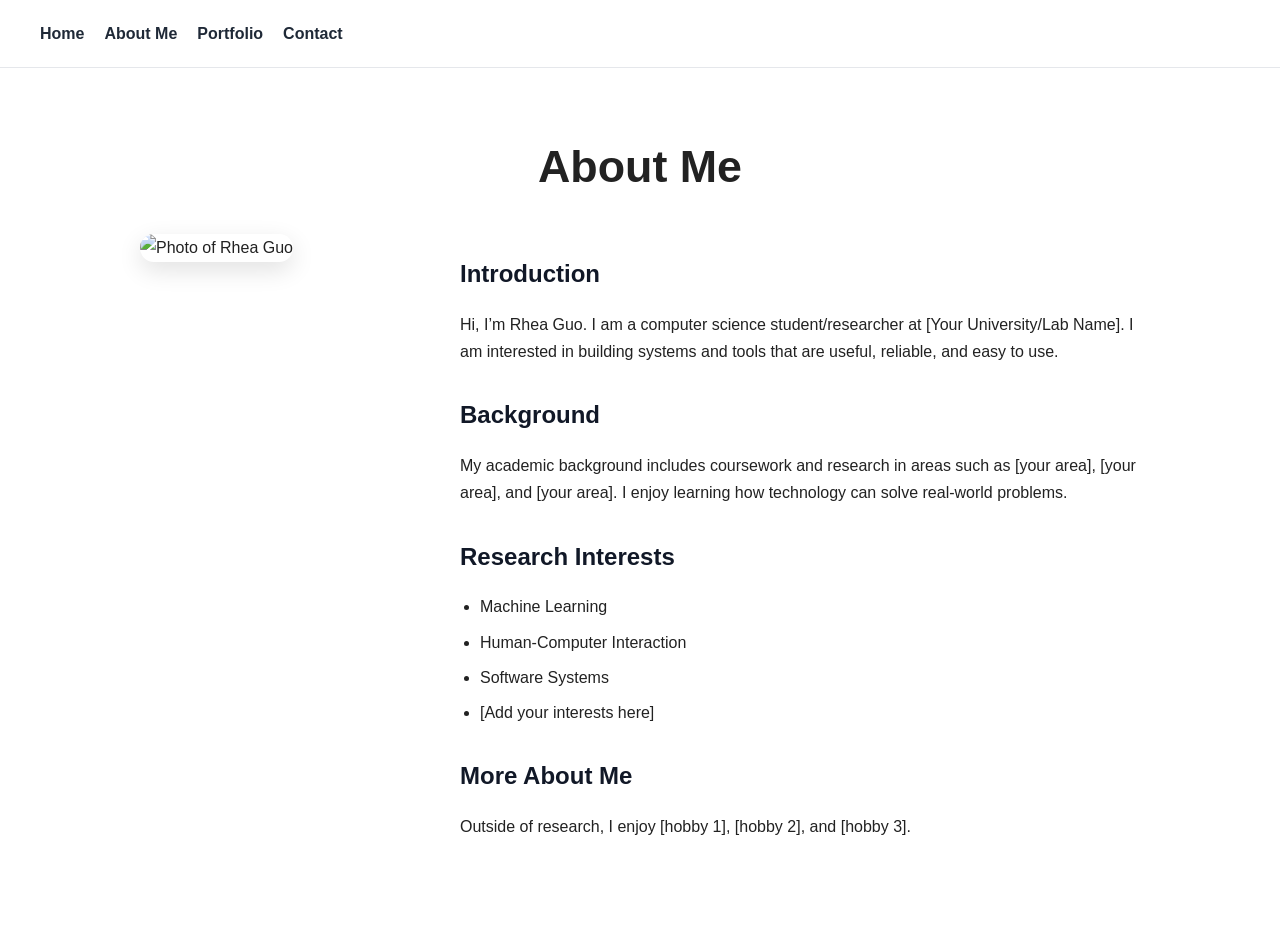
==== about.html @ 0ff03750 "Add about, contact, and portfolio pages Add a full About page and placeholders for Contact and Portf" ====
<!DOCTYPE html>
<html lang="en">
<head>
  <meta charset="UTF-8">
  <meta name="viewport" content="width=device-width, initial-scale=1.0">
  <title>About Me | Rhea Guo</title>
  <style>
    body {
      margin: 0;
      font-family: Arial, sans-serif;
      background: #ffffff;
      color: #222;
      line-height: 1.7;
    }

    header {
      background: rgba(255, 255, 255, 0.95);
      border-bottom: 1px solid #e5e7eb;
      padding: 20px 40px;
    }

    nav {
      display: flex;
      gap: 20px;
      flex-wrap: wrap;
    }

    nav a {
      text-decoration: none;
      color: #1f2937;
      font-weight: 600;
    }

    nav a:hover {
      color: #5b41d0;
    }

    .container {
      max-width: 1000px;
      margin: 60px auto;
      padding: 0 40px;
    }

    .title {
      font-size: 2.8rem;
      font-weight: 800;
      margin-bottom: 30px;
      text-align: center;
    }

    .about-layout {
      display: flex;
      gap: 40px;
      align-items: flex-start;
      flex-wrap: wrap;
    }

    .photo {
      flex: 0 0 280px;
    }

    .photo img {
      width: 100%;
      border-radius: 20px;
      box-shadow: 0 8px 24px rgba(0, 0, 0, 0.12);
    }

    .text {
      flex: 1;
      min-width: 280px;
    }

    .section {
      margin-bottom: 30px;
    }

    .section h2 {
      font-size: 1.5rem;
      margin-bottom: 12px;
      color: #111827;
    }

    ul {
      padding-left: 20px;
    }

    li {
      margin-bottom: 8px;
    }
  </style>
</head>
<body>
  <header>
    <nav>
      <a href="index.html">Home</a>
      <a href="about.html">About Me</a>
      <a href="portfolio.html">Portfolio</a>
      <a href="contact.html">Contact</a>
    </nav>
  </header>

  <main class="container">
    <h1 class="title">About Me</h1>

    <div class="about-layout">
      <div class="photo">
        <img src="your-photo.jpg" alt="Photo of Rhea Guo">
      </div>

      <div class="text">
        <div class="section">
          <h2>Introduction</h2>
          <p>
            Hi, I’m Rhea Guo. I am a computer science student/researcher at
            [Your University/Lab Name]. I am interested in building systems and tools
            that are useful, reliable, and easy to use.
          </p>
        </div>

        <div class="section">
          <h2>Background</h2>
          <p>
            My academic background includes coursework and research in areas such as
            [your area], [your area], and [your area]. I enjoy learning how technology can
            solve real-world problems.
          </p>
        </div>

        <div class="section">
          <h2>Research Interests</h2>
          <ul>
            <li>Machine Learning</li>
            <li>Human-Computer Interaction</li>
            <li>Software Systems</li>
            <li>[Add your interests here]</li>
          </ul>
        </div>

        <div class="section">
          <h2>More About Me</h2>
          <p>
            Outside of research, I enjoy [hobby 1], [hobby 2], and [hobby 3].
          </p>
        </div>
      </div>
    </div>
  </main>
</body>
</html>
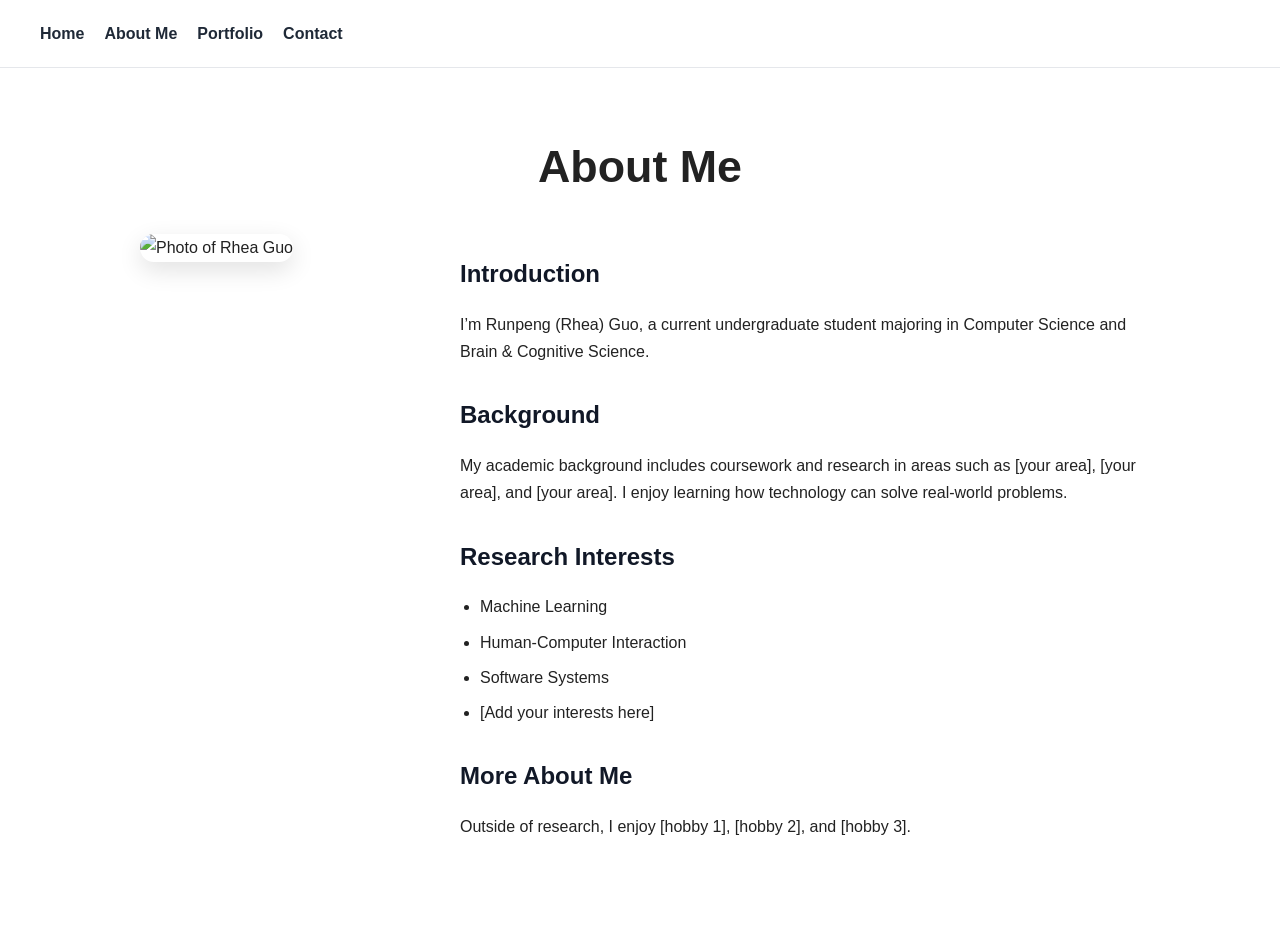
==== commit 004bdb45: "re-introduce" ====
--- a/about.html
+++ b/about.html
@@ -111,9 +111,7 @@
         <div class="section">
           <h2>Introduction</h2>
           <p>
-            Hi, I’m Rhea Guo. I am a computer science student/researcher at
-            [Your University/Lab Name]. I am interested in building systems and tools
-            that are useful, reliable, and easy to use.
+            I’m Runpeng (Rhea) Guo, a current undergraduate student majoring in Computer Science and Brain & Cognitive Science. 
           </p>
         </div>
 
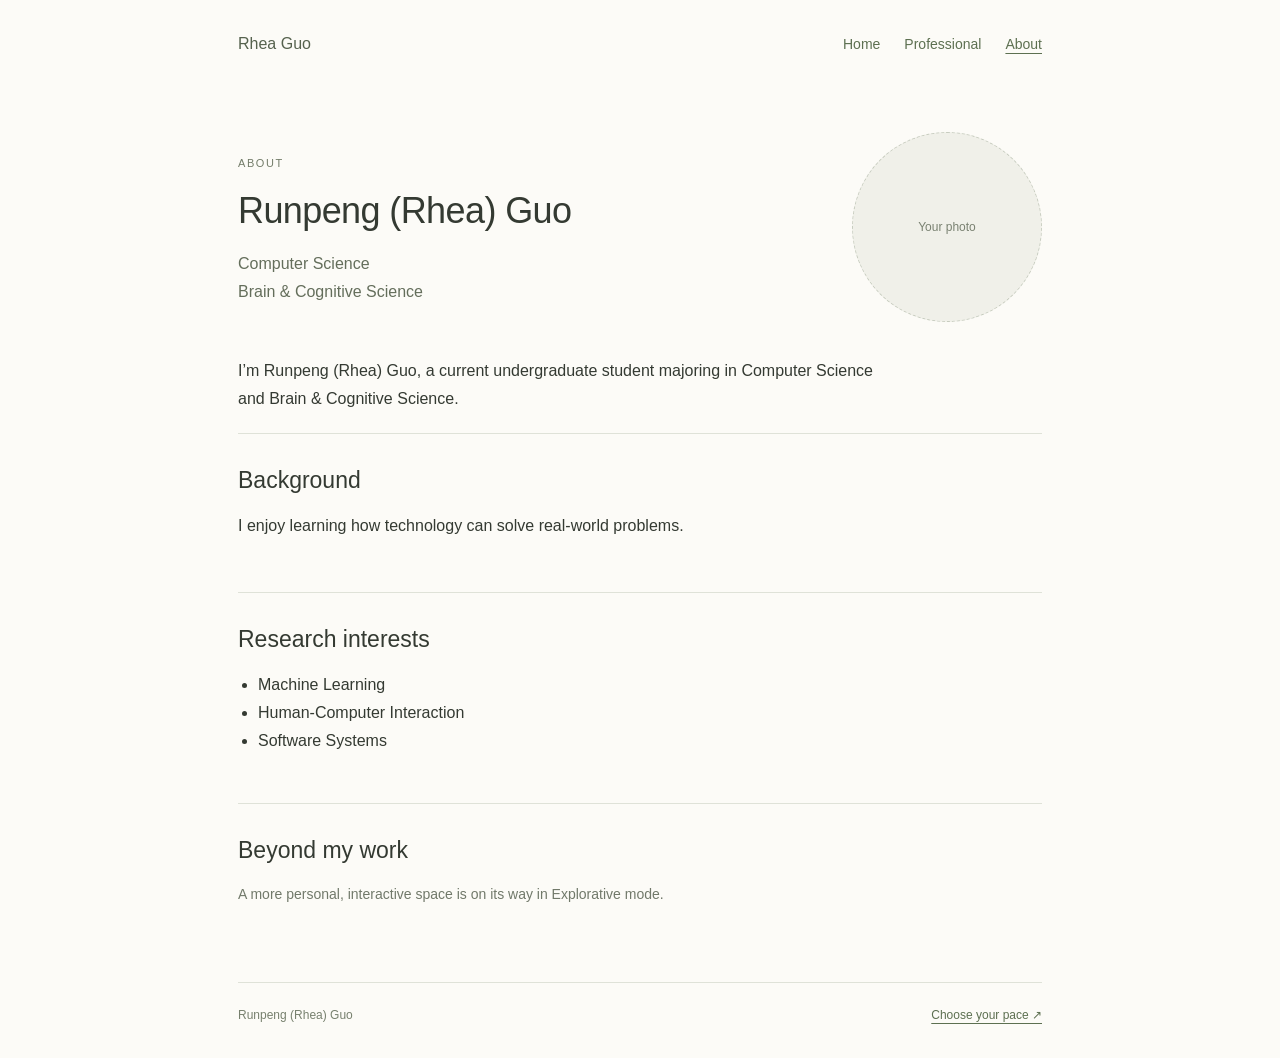
==== commit 96136e42: "add_homepage_professional" ====
--- a/about.html
+++ b/about.html
@@ -1,147 +1,2 @@
-<!DOCTYPE html>
-<html lang="en">
-<head>
-  <meta charset="UTF-8">
-  <meta name="viewport" content="width=device-width, initial-scale=1.0">
-  <title>About Me | Rhea Guo</title>
-  <style>
-    body {
-      margin: 0;
-      font-family: Arial, sans-serif;
-      background: #ffffff;
-      color: #222;
-      line-height: 1.7;
-    }
-
-    header {
-      background: rgba(255, 255, 255, 0.95);
-      border-bottom: 1px solid #e5e7eb;
-      padding: 20px 40px;
-    }
-
-    nav {
-      display: flex;
-      gap: 20px;
-      flex-wrap: wrap;
-    }
-
-    nav a {
-      text-decoration: none;
-      color: #1f2937;
-      font-weight: 600;
-    }
-
-    nav a:hover {
-      color: #5b41d0;
-    }
-
-    .container {
-      max-width: 1000px;
-      margin: 60px auto;
-      padding: 0 40px;
-    }
-
-    .title {
-      font-size: 2.8rem;
-      font-weight: 800;
-      margin-bottom: 30px;
-      text-align: center;
-    }
-
-    .about-layout {
-      display: flex;
-      gap: 40px;
-      align-items: flex-start;
-      flex-wrap: wrap;
-    }
-
-    .photo {
-      flex: 0 0 280px;
-    }
-
-    .photo img {
-      width: 100%;
-      border-radius: 20px;
-      box-shadow: 0 8px 24px rgba(0, 0, 0, 0.12);
-    }
-
-    .text {
-      flex: 1;
-      min-width: 280px;
-    }
-
-    .section {
-      margin-bottom: 30px;
-    }
-
-    .section h2 {
-      font-size: 1.5rem;
-      margin-bottom: 12px;
-      color: #111827;
-    }
-
-    ul {
-      padding-left: 20px;
-    }
-
-    li {
-      margin-bottom: 8px;
-    }
-  </style>
-</head>
-<body>
-  <header>
-    <nav>
-      <a href="index.html">Home</a>
-      <a href="about.html">About Me</a>
-      <a href="portfolio.html">Portfolio</a>
-      <a href="contact.html">Contact</a>
-    </nav>
-  </header>
-
-  <main class="container">
-    <h1 class="title">About Me</h1>
-
-    <div class="about-layout">
-      <div class="photo">
-        <img src="your-photo.jpg" alt="Photo of Rhea Guo">
-      </div>
-
-      <div class="text">
-        <div class="section">
-          <h2>Introduction</h2>
-          <p>
-            I’m Runpeng (Rhea) Guo, a current undergraduate student majoring in Computer Science and Brain & Cognitive Science. 
-          </p>
-        </div>
-
-        <div class="section">
-          <h2>Background</h2>
-          <p>
-            My academic background includes coursework and research in areas such as
-            [your area], [your area], and [your area]. I enjoy learning how technology can
-            solve real-world problems.
-          </p>
-        </div>
-
-        <div class="section">
-          <h2>Research Interests</h2>
-          <ul>
-            <li>Machine Learning</li>
-            <li>Human-Computer Interaction</li>
-            <li>Software Systems</li>
-            <li>[Add your interests here]</li>
-          </ul>
-        </div>
-
-        <div class="section">
-          <h2>More About Me</h2>
-          <p>
-            Outside of research, I enjoy [hobby 1], [hobby 2], and [hobby 3].
-          </p>
-        </div>
-      </div>
-    </div>
-  </main>
-</body>
-</html>+<!doctype html>
+<html lang="en"><head><meta charset="utf-8"><meta name="viewport" content="width=device-width, initial-scale=1"><meta name="description" content="Runpeng (Rhea) Guo — Computer Science and Brain &amp; Cognitive Science. Work, research interests, and personal explorations."><title>About | Rhea Guo</title><link rel="stylesheet" href="assets/style.css"><script defer src="assets/reveal.js"></script></head><body><a class="skip" href="#main">Skip to content</a><div class="botanical" aria-hidden="true"></div><div class="paper" aria-hidden="true"></div><div class="site"><header><a class="brand" href="index.html">Rhea Guo</a><nav aria-label="Main navigation"><a href="index.html">Home</a><a href="professional.html">Professional</a><a href="about.html" aria-current="page">About</a></nav></header><main id="main"><div class="profile"><div><span class="eyebrow">About</span><h1>Runpeng (Rhea) Guo</h1><p>Computer Science<br>Brain &amp; Cognitive Science</p></div><!-- Replace this placeholder with an img using class="portrait" and alt="Rhea Guo" when a photo is available. --><div class="portrait" role="img" aria-label="Portrait placeholder">Your photo</div></div><p class="intro">I’m Runpeng (Rhea) Guo, a current undergraduate student majoring in Computer Science and Brain &amp; Cognitive Science.</p><section><h2>Background</h2><p>I enjoy learning how technology can solve real-world problems.</p></section><section><h2>Research interests</h2><ul class="interests"><li>Machine Learning</li><li>Human-Computer Interaction</li><li>Software Systems</li></ul></section><section><h2>Beyond my work</h2><p class="muted">A more personal, interactive space is on its way in Explorative mode.</p></section></main><footer><span>Runpeng (Rhea) Guo</span><a href="index.html">Choose your pace ↗</a></footer></div></body></html>
--- a/assets/style.css
+++ b/assets/style.css
@@ -0,0 +1,88 @@
+:root{font-family:-apple-system,BlinkMacSystemFont,"Segoe UI",sans-serif;color:#343a32;background:#fcfbf7;font-size:16px;line-height:1.75}*{box-sizing:border-box}body{margin:0;min-height:100vh}a{color:#5d7051;text-underline-offset:4px}a:hover{color:#34492a}a:focus-visible,button:focus-visible{outline:2px solid #687c59;outline-offset:5px}.botanical{position:fixed;inset:0;z-index:0;pointer-events:none;background:#fcfbf7 url('pressed-specimens.jpg') center/cover no-repeat;filter:saturate(.7)}.paper{position:fixed;inset:0;z-index:1;pointer-events:none;background:#fcfbf7}.paper.revealing{mask-image:radial-gradient(circle 180px at var(--x,-500px) var(--y,-500px),rgba(0,0,0,.55),rgba(0,0,0,.72) 35%,#000 100%);-webkit-mask-image:radial-gradient(circle 180px at var(--x,-500px) var(--y,-500px),rgba(0,0,0,.55),rgba(0,0,0,.72) 35%,#000 100%)}.site{position:relative;z-index:2;max-width:900px;margin:auto;padding:30px 48px 32px}header{display:flex;justify-content:space-between;align-items:center;gap:24px}header .brand{text-decoration:none;color:#56624e;font-weight:500}nav{display:flex;gap:24px;flex-wrap:wrap;font-size:14px}nav a{text-decoration:none}nav [aria-current=page]{text-decoration:underline}main{padding:74px 0 24px}h1,h2,h3{font-weight:500;line-height:1.3}h1{font-size:36px;margin:12px 0 16px;letter-spacing:-.6px}h2{font-size:23px;margin:0 0 16px}h3{font-size:18px}p{margin:0 0 20px}.eyebrow{font-size:11px;letter-spacing:1.6px;color:#737c69;text-transform:uppercase}.profile{display:flex;align-items:center;justify-content:space-between;gap:32px;margin:0 0 35px}.profile p{margin:0;color:#646e5b}.portrait{width:190px;height:190px;flex:0 0 190px;border-radius:50%;background:#f0f0e9;border:1px dashed #c7ccbf;color:#798171;display:flex;align-items:center;justify-content:center;font-size:12px;object-fit:cover}section{padding:32px 0;border-top:1px solid #dfe2d8}.intro{max-width:660px}.interests{padding-left:20px}.muted{color:#71796a;font-size:14px}.choices{display:grid;grid-template-columns:1fr 1fr;gap:36px;margin-top:50px}.choice{border-top:1px solid #dfe2d8;padding-top:24px}.choice p{font-size:14px;color:#68715f}.choice h2{font-size:22px}.entry{padding-top:100px;padding-bottom:100px}.entry>p{max-width:580px}.status{font-size:13px;color:#818775}.cta{display:inline-block;margin-top:8px}footer{display:flex;justify-content:space-between;flex-wrap:wrap;gap:16px;border-top:1px solid #dfe2d8;padding-top:22px;font-size:12px;color:#77806e}.skip{position:absolute;left:20px;top:-100px;z-index:5;background:#fcfbf7;padding:10px}.skip:focus{top:10px}@media(max-width:600px){.site{padding:24px}header{align-items:flex-start;flex-direction:column;gap:15px}nav{gap:20px}main{padding-top:48px}.profile{gap:18px}.portrait{width:120px;height:120px;flex-basis:120px}h1{font-size:29px}.choices{grid-template-columns:1fr;gap:28px}.entry{padding-top:65px;padding-bottom:60px}}@media(prefers-reduced-motion:reduce){.paper.revealing{mask-image:none;-webkit-mask-image:none}}
+
+/* Professional mode: plain, very pale coral at the same lightness. */
+body.professional-mode{background:#fffaf7}
+.professional-mode .skip{background:#fffaf7}
+.professional-mode .portrait{background:#f9e9e0;border-color:#dfc9be}
+
+.professional-mode .featured-work {
+    max-width: 660px;
+    padding: 20px 24px;
+    border: 1px solid #e8dcd5;
+    border-radius: 6px;
+    background: #fffdfb;
+}
+
+.featured-work .eyebrow {
+    margin-bottom: 8px;
+}
+
+.featured-work h3 {
+    margin: 0 0 6px;
+    font-size: 21px;
+}
+
+.featured-work .work-subtitle {
+    margin-bottom: 6px;
+}
+
+.featured-work p:last-child {
+    margin-bottom: 0;
+}
+
+.featured-work + .featured-work {
+    margin-top: 14px;
+}
+
+.featured-work .muted {
+    margin-top: 10px;
+}
+
+.professional-mode .research-tags {
+    display: flex;
+    flex-wrap: wrap;
+    gap: 8px;
+    margin: 0;
+    padding: 0;
+    list-style: none;
+}
+
+.professional-mode .research-tags li {
+    padding: 4px 12px;
+    border: 1px solid #e8d3c7;
+    border-radius: 999px;
+    background: #f9e9e0;
+    color: #60463b;
+    font-size: 14px;
+}
+
+.featured-work-with-image {
+    display: grid;
+    grid-template-columns: minmax(0, 1fr) min(36%, 228px);
+    align-items: center;
+    gap: clamp(12px, 3vw, 20px);
+}
+
+.work-thumbnail {
+    display: block;
+    width: 100%;
+    height: auto;
+    aspect-ratio: 6 / 5;
+    object-fit: cover;
+    object-position: right center;
+    border-radius: 4px;
+}
+
+.work-thumbnail-overview {
+    object-position: center;
+}
+
+@media (max-width: 480px) {
+    .featured-work-with-image {
+        grid-template-columns: minmax(0, 1fr);
+    }
+
+    .work-thumbnail {
+        width: min(228px, 100%);
+    }
+}
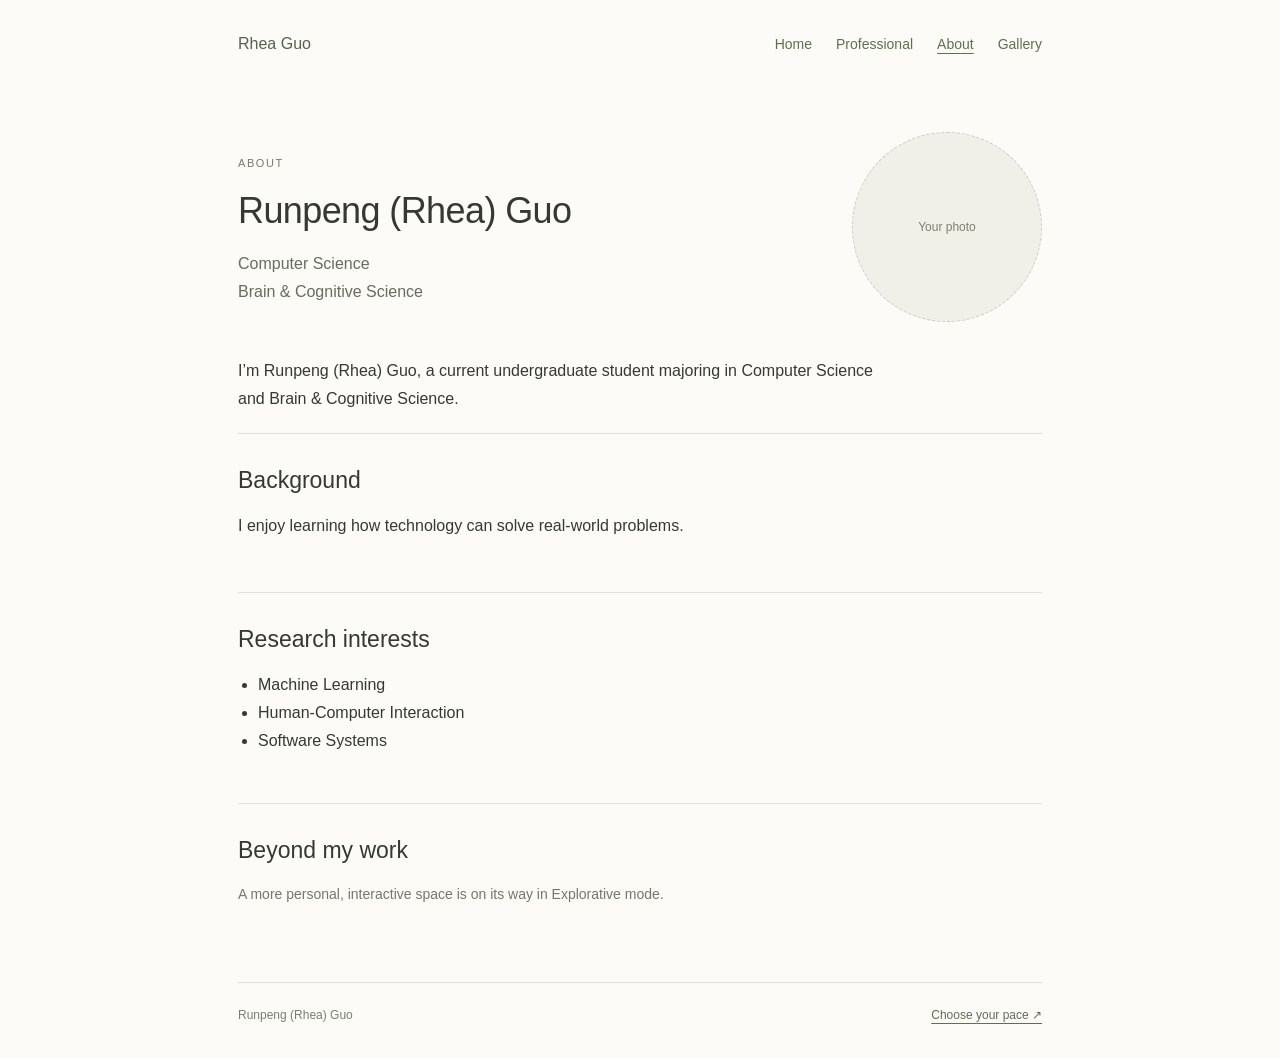
==== commit 9338b88d: "fix professional add gallery" ====
--- a/about.html
+++ b/about.html
@@ -1,2 +1,2 @@
 <!doctype html>
-<html lang="en"><head><meta charset="utf-8"><meta name="viewport" content="width=device-width, initial-scale=1"><meta name="description" content="Runpeng (Rhea) Guo — Computer Science and Brain &amp; Cognitive Science. Work, research interests, and personal explorations."><title>About | Rhea Guo</title><link rel="stylesheet" href="assets/style.css"><script defer src="assets/reveal.js"></script></head><body><a class="skip" href="#main">Skip to content</a><div class="botanical" aria-hidden="true"></div><div class="paper" aria-hidden="true"></div><div class="site"><header><a class="brand" href="index.html">Rhea Guo</a><nav aria-label="Main navigation"><a href="index.html">Home</a><a href="professional.html">Professional</a><a href="about.html" aria-current="page">About</a></nav></header><main id="main"><div class="profile"><div><span class="eyebrow">About</span><h1>Runpeng (Rhea) Guo</h1><p>Computer Science<br>Brain &amp; Cognitive Science</p></div><!-- Replace this placeholder with an img using class="portrait" and alt="Rhea Guo" when a photo is available. --><div class="portrait" role="img" aria-label="Portrait placeholder">Your photo</div></div><p class="intro">I’m Runpeng (Rhea) Guo, a current undergraduate student majoring in Computer Science and Brain &amp; Cognitive Science.</p><section><h2>Background</h2><p>I enjoy learning how technology can solve real-world problems.</p></section><section><h2>Research interests</h2><ul class="interests"><li>Machine Learning</li><li>Human-Computer Interaction</li><li>Software Systems</li></ul></section><section><h2>Beyond my work</h2><p class="muted">A more personal, interactive space is on its way in Explorative mode.</p></section></main><footer><span>Runpeng (Rhea) Guo</span><a href="index.html">Choose your pace ↗</a></footer></div></body></html>+<html lang="en"><head><meta charset="utf-8"><meta name="viewport" content="width=device-width, initial-scale=1"><meta name="description" content="Runpeng (Rhea) Guo — Computer Science and Brain &amp; Cognitive Science. Work, research interests, and personal explorations."><title>About | Rhea Guo</title><link rel="stylesheet" href="assets/style.css"><script defer src="assets/reveal.js"></script></head><body><a class="skip" href="#main">Skip to content</a><div class="botanical" aria-hidden="true"></div><div class="paper" aria-hidden="true"></div><div class="site"><header><a class="brand" href="index.html">Rhea Guo</a><nav aria-label="Main navigation"><a href="index.html">Home</a><a href="professional.html">Professional</a><a href="about.html" aria-current="page">About</a><a href="gallery.html">Gallery</a></nav></header><main id="main"><div class="profile"><div><span class="eyebrow">About</span><h1>Runpeng (Rhea) Guo</h1><p>Computer Science<br>Brain &amp; Cognitive Science</p></div><!-- Replace this placeholder with an img using class="portrait" and alt="Rhea Guo" when a photo is available. --><div class="portrait" role="img" aria-label="Portrait placeholder">Your photo</div></div><p class="intro">I’m Runpeng (Rhea) Guo, a current undergraduate student majoring in Computer Science and Brain &amp; Cognitive Science.</p><section><h2>Background</h2><p>I enjoy learning how technology can solve real-world problems.</p></section><section><h2>Research interests</h2><ul class="interests"><li>Machine Learning</li><li>Human-Computer Interaction</li><li>Software Systems</li></ul></section><section><h2>Beyond my work</h2><p class="muted">A more personal, interactive space is on its way in Explorative mode.</p></section></main><footer><span>Runpeng (Rhea) Guo</span><a href="index.html">Choose your pace ↗</a></footer></div></body></html>
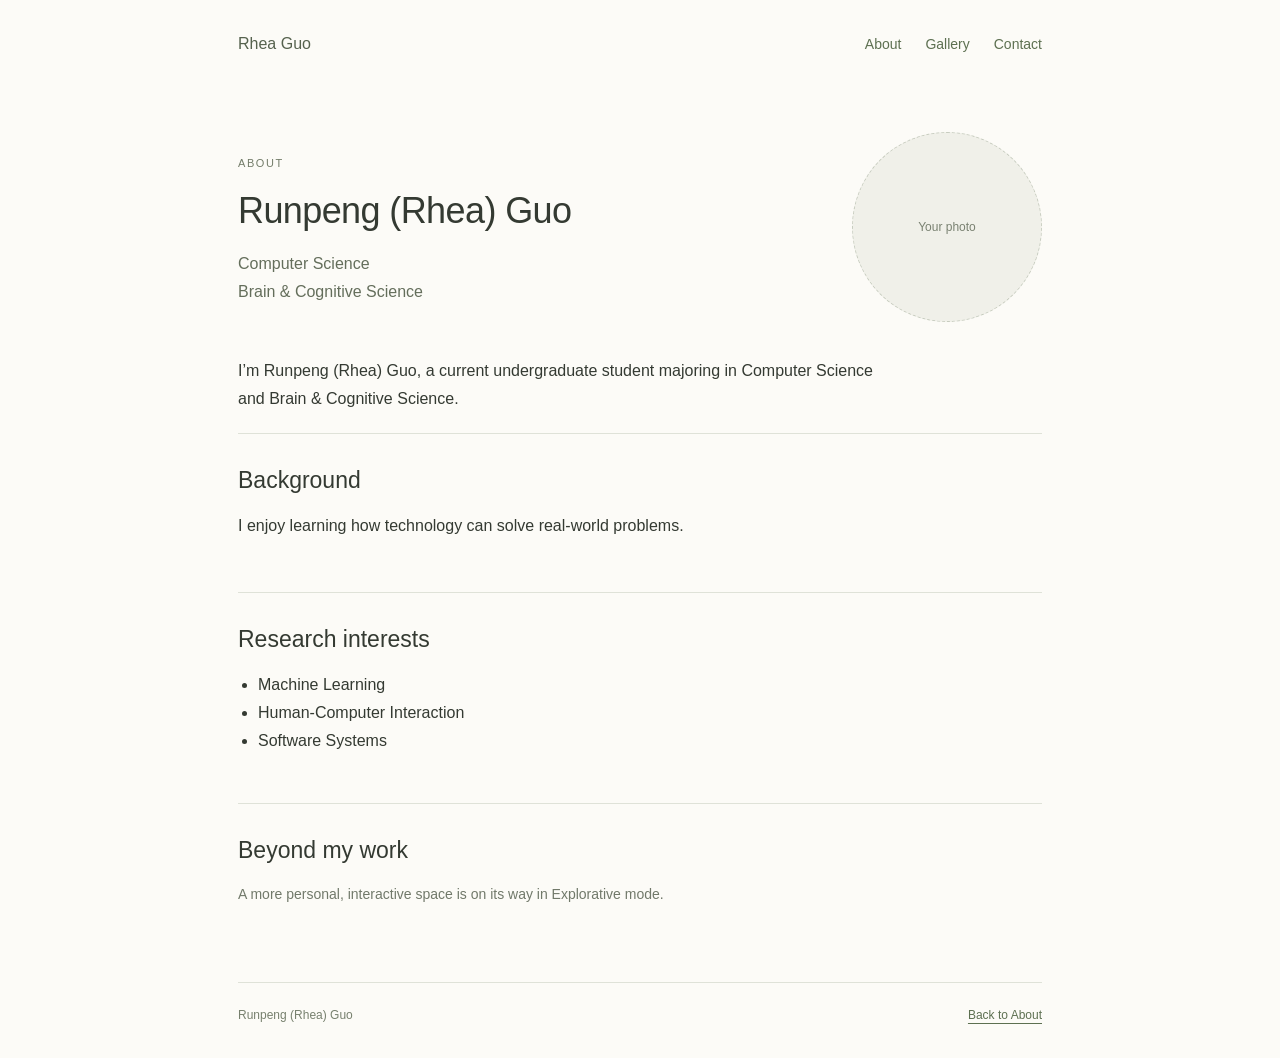
==== commit f4c7520b: "added contact" ====
--- a/about.html
+++ b/about.html
@@ -1,2 +1,2 @@
 <!doctype html>
-<html lang="en"><head><meta charset="utf-8"><meta name="viewport" content="width=device-width, initial-scale=1"><meta name="description" content="Runpeng (Rhea) Guo — Computer Science and Brain &amp; Cognitive Science. Work, research interests, and personal explorations."><title>About | Rhea Guo</title><link rel="stylesheet" href="assets/style.css"><script defer src="assets/reveal.js"></script></head><body><a class="skip" href="#main">Skip to content</a><div class="botanical" aria-hidden="true"></div><div class="paper" aria-hidden="true"></div><div class="site"><header><a class="brand" href="index.html">Rhea Guo</a><nav aria-label="Main navigation"><a href="index.html">Home</a><a href="professional.html">Professional</a><a href="about.html" aria-current="page">About</a><a href="gallery.html">Gallery</a></nav></header><main id="main"><div class="profile"><div><span class="eyebrow">About</span><h1>Runpeng (Rhea) Guo</h1><p>Computer Science<br>Brain &amp; Cognitive Science</p></div><!-- Replace this placeholder with an img using class="portrait" and alt="Rhea Guo" when a photo is available. --><div class="portrait" role="img" aria-label="Portrait placeholder">Your photo</div></div><p class="intro">I’m Runpeng (Rhea) Guo, a current undergraduate student majoring in Computer Science and Brain &amp; Cognitive Science.</p><section><h2>Background</h2><p>I enjoy learning how technology can solve real-world problems.</p></section><section><h2>Research interests</h2><ul class="interests"><li>Machine Learning</li><li>Human-Computer Interaction</li><li>Software Systems</li></ul></section><section><h2>Beyond my work</h2><p class="muted">A more personal, interactive space is on its way in Explorative mode.</p></section></main><footer><span>Runpeng (Rhea) Guo</span><a href="index.html">Choose your pace ↗</a></footer></div></body></html>+<html lang="en"><head><meta charset="utf-8"><meta name="viewport" content="width=device-width, initial-scale=1"><meta name="description" content="Runpeng (Rhea) Guo — Computer Science and Brain &amp; Cognitive Science. Work, research interests, and personal explorations."><title>Explorative | Rhea Guo</title><link rel="stylesheet" href="assets/style.css"><script defer src="assets/reveal.js"></script></head><body><a class="skip" href="#main">Skip to content</a><div class="botanical" aria-hidden="true"></div><div class="paper" aria-hidden="true"></div><div class="site"><header><a class="brand" href="index.html">Rhea Guo</a><nav aria-label="Main navigation"><a href="index.html">About</a><a href="gallery.html">Gallery</a><a href="contact.html">Contact</a></nav></header><main id="main"><div class="profile"><div><span class="eyebrow">About</span><h1>Runpeng (Rhea) Guo</h1><p>Computer Science<br>Brain &amp; Cognitive Science</p></div><!-- Replace this placeholder with an img using class="portrait" and alt="Rhea Guo" when a photo is available. --><div class="portrait" role="img" aria-label="Portrait placeholder">Your photo</div></div><p class="intro">I’m Runpeng (Rhea) Guo, a current undergraduate student majoring in Computer Science and Brain &amp; Cognitive Science.</p><section><h2>Background</h2><p>I enjoy learning how technology can solve real-world problems.</p></section><section><h2>Research interests</h2><ul class="interests"><li>Machine Learning</li><li>Human-Computer Interaction</li><li>Software Systems</li></ul></section><section><h2>Beyond my work</h2><p class="muted">A more personal, interactive space is on its way in Explorative mode.</p></section></main><footer><span>Runpeng (Rhea) Guo</span><a href="index.html">Back to About</a></footer></div></body></html>
--- a/assets/style.css
+++ b/assets/style.css
@@ -1,20 +1,11 @@
 :root{font-family:-apple-system,BlinkMacSystemFont,"Segoe UI",sans-serif;color:#343a32;background:#fcfbf7;font-size:16px;line-height:1.75}*{box-sizing:border-box}body{margin:0;min-height:100vh}a{color:#5d7051;text-underline-offset:4px}a:hover{color:#34492a}a:focus-visible,button:focus-visible{outline:2px solid #687c59;outline-offset:5px}.botanical{position:fixed;inset:0;z-index:0;pointer-events:none;background:#fcfbf7 url('pressed-specimens.jpg') center/cover no-repeat;filter:saturate(.7)}.paper{position:fixed;inset:0;z-index:1;pointer-events:none;background:#fcfbf7}.paper.revealing{mask-image:radial-gradient(circle 180px at var(--x,-500px) var(--y,-500px),rgba(0,0,0,.55),rgba(0,0,0,.72) 35%,#000 100%);-webkit-mask-image:radial-gradient(circle 180px at var(--x,-500px) var(--y,-500px),rgba(0,0,0,.55),rgba(0,0,0,.72) 35%,#000 100%)}.site{position:relative;z-index:2;max-width:900px;margin:auto;padding:30px 48px 32px}header{display:flex;justify-content:space-between;align-items:center;gap:24px}header .brand{text-decoration:none;color:#56624e;font-weight:500}nav{display:flex;gap:24px;flex-wrap:wrap;font-size:14px}nav a{text-decoration:none}nav [aria-current=page]{text-decoration:underline}main{padding:74px 0 24px}h1,h2,h3{font-weight:500;line-height:1.3}h1{font-size:36px;margin:12px 0 16px;letter-spacing:-.6px}h2{font-size:23px;margin:0 0 16px}h3{font-size:18px}p{margin:0 0 20px}.eyebrow{font-size:11px;letter-spacing:1.6px;color:#737c69;text-transform:uppercase}.profile{display:flex;align-items:center;justify-content:space-between;gap:32px;margin:0 0 35px}.profile p{margin:0;color:#646e5b}.portrait{width:190px;height:190px;flex:0 0 190px;border-radius:50%;background:#f0f0e9;border:1px dashed #c7ccbf;color:#798171;display:flex;align-items:center;justify-content:center;font-size:12px;object-fit:cover}section{padding:32px 0;border-top:1px solid #dfe2d8}.intro{max-width:660px}.interests{padding-left:20px}.muted{color:#71796a;font-size:14px}.choices{display:grid;grid-template-columns:1fr 1fr;gap:36px;margin-top:50px}.choice{border-top:1px solid #dfe2d8;padding-top:24px}.choice p{font-size:14px;color:#68715f}.choice h2{font-size:22px}.entry{padding-top:100px;padding-bottom:100px}.entry>p{max-width:580px}.status{font-size:13px;color:#818775}.cta{display:inline-block;margin-top:8px}footer{display:flex;justify-content:space-between;flex-wrap:wrap;gap:16px;border-top:1px solid #dfe2d8;padding-top:22px;font-size:12px;color:#77806e}.skip{position:absolute;left:20px;top:-100px;z-index:5;background:#fcfbf7;padding:10px}.skip:focus{top:10px}@media(max-width:600px){.site{padding:24px}header{align-items:flex-start;flex-direction:column;gap:15px}nav{gap:20px}main{padding-top:48px}.profile{gap:18px}.portrait{width:120px;height:120px;flex-basis:120px}h1{font-size:29px}.choices{grid-template-columns:1fr;gap:28px}.entry{padding-top:65px;padding-bottom:60px}}@media(prefers-reduced-motion:reduce){.paper.revealing{mask-image:none;-webkit-mask-image:none}}
-
-/* Professional mode: plain, very pale coral at the same lightness. */
-body.professional-mode{background:#fffaf7}
-.professional-mode .skip{background:#fffaf7}
-.professional-mode .portrait{background:#f9e9e0;border-color:#dfc9be}
 
 .professional-mode .featured-work {
     max-width: 660px;
     padding: 20px 24px;
-    border: 1px solid #e8dcd5;
+    border: 1px solid #dfe2d8;
     border-radius: 6px;
-    background: #fffdfb;
-}
-
-.featured-work .eyebrow {
-    margin-bottom: 8px;
+    background: #fffefa;
 }
 
 .featured-work h3 {
@@ -49,11 +40,21 @@
 
 .professional-mode .research-tags li {
     padding: 4px 12px;
-    border: 1px solid #e8d3c7;
+    border: 1px solid #dfe2d8;
     border-radius: 999px;
-    background: #f9e9e0;
-    color: #60463b;
+    background: #eef0e7;
+    color: #46543f;
     font-size: 14px;
+}
+
+.professional-mode .work-tags {
+    gap: 6px;
+    margin-bottom: 10px;
+}
+
+.professional-mode .work-tags li {
+    padding: 2px 9px;
+    font-size: 12px;
 }
 
 .featured-work-with-image {
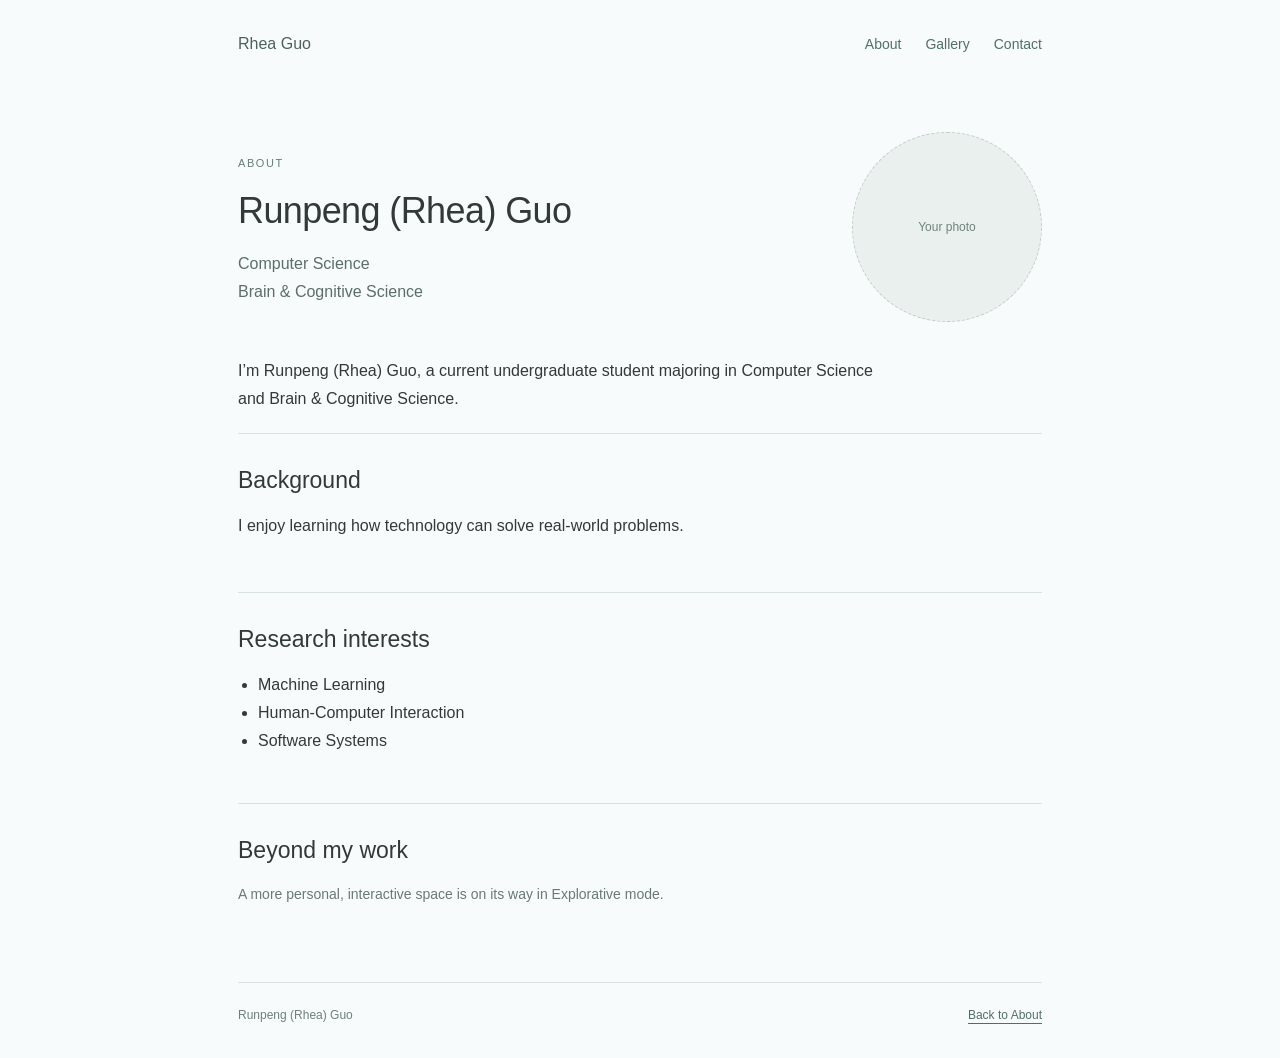
==== commit b5119ed2: "code readjust" ====
--- a/about.html
+++ b/about.html
@@ -1,2 +1,64 @@
 <!doctype html>
-<html lang="en"><head><meta charset="utf-8"><meta name="viewport" content="width=device-width, initial-scale=1"><meta name="description" content="Runpeng (Rhea) Guo — Computer Science and Brain &amp; Cognitive Science. Work, research interests, and personal explorations."><title>Explorative | Rhea Guo</title><link rel="stylesheet" href="assets/style.css"><script defer src="assets/reveal.js"></script></head><body><a class="skip" href="#main">Skip to content</a><div class="botanical" aria-hidden="true"></div><div class="paper" aria-hidden="true"></div><div class="site"><header><a class="brand" href="index.html">Rhea Guo</a><nav aria-label="Main navigation"><a href="index.html">About</a><a href="gallery.html">Gallery</a><a href="contact.html">Contact</a></nav></header><main id="main"><div class="profile"><div><span class="eyebrow">About</span><h1>Runpeng (Rhea) Guo</h1><p>Computer Science<br>Brain &amp; Cognitive Science</p></div><!-- Replace this placeholder with an img using class="portrait" and alt="Rhea Guo" when a photo is available. --><div class="portrait" role="img" aria-label="Portrait placeholder">Your photo</div></div><p class="intro">I’m Runpeng (Rhea) Guo, a current undergraduate student majoring in Computer Science and Brain &amp; Cognitive Science.</p><section><h2>Background</h2><p>I enjoy learning how technology can solve real-world problems.</p></section><section><h2>Research interests</h2><ul class="interests"><li>Machine Learning</li><li>Human-Computer Interaction</li><li>Software Systems</li></ul></section><section><h2>Beyond my work</h2><p class="muted">A more personal, interactive space is on its way in Explorative mode.</p></section></main><footer><span>Runpeng (Rhea) Guo</span><a href="index.html">Back to About</a></footer></div></body></html>+<html lang="en">
+    <head>
+        <meta charset="utf-8">
+        <meta name="viewport" content="width=device-width, initial-scale=1">
+        <meta name="description" content="Runpeng (Rhea) Guo — Computer Science and Brain &amp; Cognitive Science. Work, research interests, and personal explorations.">
+        <title>Explorative | Rhea Guo</title>
+        <link rel="stylesheet" href="assets/style.css">
+        <script defer src="assets/reveal.js"></script>
+    </head>
+
+    <body>
+        <a class="skip" href="#main">Skip to content</a>
+        <div class="botanical" aria-hidden="true"></div>
+        <div class="paper" aria-hidden="true"></div>
+        <div class="site">
+            <header>
+                <a class="brand" href="index.html">Rhea Guo</a>
+                <nav aria-label="Main navigation">
+                    <a href="index.html">About</a>
+                    <a href="gallery.html">Gallery</a>
+                    <a href="contact.html">Contact</a>
+                </nav>
+            </header>
+
+            <main id="main">
+                <div class="profile">
+                    <div>
+                        <span class="eyebrow">About</span>
+                        <h1>Runpeng (Rhea) Guo</h1>
+                        <p>Computer Science<br>Brain &amp; Cognitive Science</p>
+                    </div>
+                    <!-- Replace this placeholder with an img using class="portrait" and alt="Rhea Guo" when a photo is available. -->
+                    <div class="portrait" role="img" aria-label="Portrait placeholder">Your photo</div>
+                </div>
+                <p class="intro">I’m Runpeng (Rhea) Guo, a current undergraduate student majoring in Computer Science and Brain &amp; Cognitive Science.</p>
+
+                <section>
+                    <h2>Background</h2>
+                    <p>I enjoy learning how technology can solve real-world problems.</p>
+                </section>
+
+                <section>
+                    <h2>Research interests</h2>
+                    <ul class="interests">
+                        <li>Machine Learning</li>
+                        <li>Human-Computer Interaction</li>
+                        <li>Software Systems</li>
+                    </ul>
+                </section>
+
+                <section>
+                    <h2>Beyond my work</h2>
+                    <p class="muted">A more personal, interactive space is on its way in Explorative mode.</p>
+                </section>
+            </main>
+
+            <footer>
+                <span>Runpeng (Rhea) Guo</span>
+                <a href="index.html">Back to About</a>
+            </footer>
+        </div>
+    </body>
+</html>
--- a/assets/style.css
+++ b/assets/style.css
@@ -1,11 +1,296 @@
-:root{font-family:-apple-system,BlinkMacSystemFont,"Segoe UI",sans-serif;color:#343a32;background:#fcfbf7;font-size:16px;line-height:1.75}*{box-sizing:border-box}body{margin:0;min-height:100vh}a{color:#5d7051;text-underline-offset:4px}a:hover{color:#34492a}a:focus-visible,button:focus-visible{outline:2px solid #687c59;outline-offset:5px}.botanical{position:fixed;inset:0;z-index:0;pointer-events:none;background:#fcfbf7 url('pressed-specimens.jpg') center/cover no-repeat;filter:saturate(.7)}.paper{position:fixed;inset:0;z-index:1;pointer-events:none;background:#fcfbf7}.paper.revealing{mask-image:radial-gradient(circle 180px at var(--x,-500px) var(--y,-500px),rgba(0,0,0,.55),rgba(0,0,0,.72) 35%,#000 100%);-webkit-mask-image:radial-gradient(circle 180px at var(--x,-500px) var(--y,-500px),rgba(0,0,0,.55),rgba(0,0,0,.72) 35%,#000 100%)}.site{position:relative;z-index:2;max-width:900px;margin:auto;padding:30px 48px 32px}header{display:flex;justify-content:space-between;align-items:center;gap:24px}header .brand{text-decoration:none;color:#56624e;font-weight:500}nav{display:flex;gap:24px;flex-wrap:wrap;font-size:14px}nav a{text-decoration:none}nav [aria-current=page]{text-decoration:underline}main{padding:74px 0 24px}h1,h2,h3{font-weight:500;line-height:1.3}h1{font-size:36px;margin:12px 0 16px;letter-spacing:-.6px}h2{font-size:23px;margin:0 0 16px}h3{font-size:18px}p{margin:0 0 20px}.eyebrow{font-size:11px;letter-spacing:1.6px;color:#737c69;text-transform:uppercase}.profile{display:flex;align-items:center;justify-content:space-between;gap:32px;margin:0 0 35px}.profile p{margin:0;color:#646e5b}.portrait{width:190px;height:190px;flex:0 0 190px;border-radius:50%;background:#f0f0e9;border:1px dashed #c7ccbf;color:#798171;display:flex;align-items:center;justify-content:center;font-size:12px;object-fit:cover}section{padding:32px 0;border-top:1px solid #dfe2d8}.intro{max-width:660px}.interests{padding-left:20px}.muted{color:#71796a;font-size:14px}.choices{display:grid;grid-template-columns:1fr 1fr;gap:36px;margin-top:50px}.choice{border-top:1px solid #dfe2d8;padding-top:24px}.choice p{font-size:14px;color:#68715f}.choice h2{font-size:22px}.entry{padding-top:100px;padding-bottom:100px}.entry>p{max-width:580px}.status{font-size:13px;color:#818775}.cta{display:inline-block;margin-top:8px}footer{display:flex;justify-content:space-between;flex-wrap:wrap;gap:16px;border-top:1px solid #dfe2d8;padding-top:22px;font-size:12px;color:#77806e}.skip{position:absolute;left:20px;top:-100px;z-index:5;background:#fcfbf7;padding:10px}.skip:focus{top:10px}@media(max-width:600px){.site{padding:24px}header{align-items:flex-start;flex-direction:column;gap:15px}nav{gap:20px}main{padding-top:48px}.profile{gap:18px}.portrait{width:120px;height:120px;flex-basis:120px}h1{font-size:29px}.choices{grid-template-columns:1fr;gap:28px}.entry{padding-top:65px;padding-bottom:60px}}@media(prefers-reduced-motion:reduce){.paper.revealing{mask-image:none;-webkit-mask-image:none}}
+:root {
+    font-family: -apple-system,BlinkMacSystemFont,"Segoe UI",sans-serif;
+    color: hsl(157 7.40741% 21.17647%);
+    background: hsl(195 45.45455% 97.84314%);
+    font-size: 16px;
+    line-height: 1.75;
+}
+
+* {
+    box-sizing: border-box;
+}
+
+body {
+    margin: 0;
+    min-height: 100vh;
+}
+
+a {
+    color: hsl(157 16.06218% 37.84314%);
+    text-underline-offset: 4px;
+}
+
+a:hover {
+    color: hsl(157 26.95652% 22.54902%);
+}
+
+a:focus-visible,button:focus-visible {
+    outline: 2px solid hsl(157 16.43192% 41.76471%);
+    outline-offset: 5px;
+}
+
+.botanical {
+    position: fixed;
+    inset: 0;
+    z-index: 0;
+    pointer-events: none;
+    background: hsl(195 45.45455% 97.84314%) url('pressed-specimens.jpg') center/cover no-repeat;
+    filter: saturate(.7);
+}
+
+.paper {
+    position: fixed;
+    inset: 0;
+    z-index: 1;
+    pointer-events: none;
+    background: hsl(195 45.45455% 97.84314%);
+}
+
+.paper.revealing {
+    mask-image: radial-gradient(circle 180px at var(--x,-500px) var(--y,-500px),rgba(0,0,0,.55),rgba(0,0,0,.72) 35%,#000 100%);
+    -webkit-mask-image: radial-gradient(circle 180px at var(--x,-500px) var(--y,-500px),rgba(0,0,0,.55),rgba(0,0,0,.72) 35%,#000 100%);
+}
+
+.site {
+    position: relative;
+    z-index: 2;
+    max-width: 900px;
+    margin: auto;
+    padding: 30px 48px 32px;
+}
+
+header {
+    display: flex;
+    justify-content: space-between;
+    align-items: center;
+    gap: 24px;
+}
+
+header .brand {
+    text-decoration: none;
+    color: hsl(157 11.36364% 34.50980%);
+    font-weight: 500;
+}
+
+nav {
+    display: flex;
+    gap: 24px;
+    flex-wrap: wrap;
+    font-size: 14px;
+}
+
+nav a {
+    text-decoration: none;
+}
+
+nav [aria-current=page] {
+    text-decoration: underline;
+}
+
+main {
+    padding: 74px 0 24px;
+}
+
+h1,h2,h3 {
+    font-weight: 500;
+    line-height: 1.3;
+}
+
+h1 {
+    font-size: 36px;
+    margin: 12px 0 16px;
+    letter-spacing: -.6px;
+}
+
+h2 {
+    font-size: 23px;
+    margin: 0 0 16px;
+}
+
+h3 {
+    font-size: 18px;
+}
+
+p {
+    margin: 0 0 20px;
+}
+
+.eyebrow {
+    font-size: 11px;
+    letter-spacing: 1.6px;
+    color: hsl(157 8.29694% 44.90196%);
+    text-transform: uppercase;
+}
+
+.profile {
+    display: flex;
+    align-items: center;
+    justify-content: space-between;
+    gap: 32px;
+    margin: 0 0 35px;
+}
+
+.profile p {
+    margin: 0;
+    color: hsl(157 9.45274% 39.41176%);
+}
+
+.portrait {
+    width: 190px;
+    height: 190px;
+    flex: 0 0 190px;
+    border-radius: 50%;
+    background: hsl(157 18.91892% 92.74510%);
+    border: 1px dashed hsl(157 11.30435% 77.45098%);
+    color: hsl(157 6.61157% 47.45098%);
+    display: flex;
+    align-items: center;
+    justify-content: center;
+    font-size: 12px;
+    object-fit: cover;
+}
+
+section {
+    padding: 32px 0;
+    border-top: 1px solid hsl(157 14.70588% 86.66667%);
+}
+
+.intro {
+    max-width: 660px;
+}
+
+.interests {
+    padding-left: 20px;
+}
+
+.muted {
+    color: hsl(157 6.60793% 44.50980%);
+    font-size: 14px;
+}
+
+.choices {
+    display: grid;
+    grid-template-columns: 1fr 1fr;
+    gap: 36px;
+    margin-top: 50px;
+}
+
+.choice {
+    border-top: 1px solid hsl(157 14.70588% 86.66667%);
+    padding-top: 24px;
+}
+
+.choice p {
+    font-size: 14px;
+    color: hsl(157 8.65385% 40.78431%);
+}
+
+.choice h2 {
+    font-size: 22px;
+}
+
+.entry {
+    padding-top: 100px;
+    padding-bottom: 100px;
+}
+
+.entry>p {
+    max-width: 580px;
+}
+
+.status {
+    font-size: 13px;
+    color: hsl(157 7.14286% 49.41176%);
+}
+
+.cta {
+    display: inline-block;
+    margin-top: 8px;
+}
+
+footer {
+    display: flex;
+    justify-content: space-between;
+    flex-wrap: wrap;
+    gap: 16px;
+    border-top: 1px solid hsl(157 14.70588% 86.66667%);
+    padding-top: 22px;
+    font-size: 12px;
+    color: hsl(157 7.56303% 46.66667%);
+}
+
+.skip {
+    position: absolute;
+    left: 20px;
+    top: -100px;
+    z-index: 5;
+    background: hsl(195 45.45455% 97.84314%);
+    padding: 10px;
+}
+
+.skip:focus {
+    top: 10px;
+}
+
+@media (max-width:600px) {
+    .site {
+        padding: 24px;
+    }
+
+    header {
+        align-items: flex-start;
+        flex-direction: column;
+        gap: 15px;
+    }
+
+    nav {
+        gap: 20px;
+    }
+
+    main {
+        padding-top: 48px;
+    }
+
+    .profile {
+        gap: 18px;
+    }
+
+    .portrait {
+        width: 120px;
+        height: 120px;
+        flex-basis: 120px;
+    }
+
+    h1 {
+        font-size: 29px;
+    }
+
+    .choices {
+        grid-template-columns: 1fr;
+        gap: 28px;
+    }
+
+    .entry {
+        padding-top: 65px;
+        padding-bottom: 60px;
+    }
+
+}
+
+@media (prefers-reduced-motion:reduce) {
+    .paper.revealing {
+        mask-image: none;
+        -webkit-mask-image: none;
+    }
+
+}
 
 .professional-mode .featured-work {
     max-width: 660px;
     padding: 20px 24px;
-    border: 1px solid #dfe2d8;
+    border: 1px solid hsl(157 14.70588% 86.66667%);
     border-radius: 6px;
-    background: #fffefa;
+    background: hsl(195 100.00000% 99.01961%);
 }
 
 .featured-work h3 {
@@ -40,10 +325,10 @@
 
 .professional-mode .research-tags li {
     padding: 4px 12px;
-    border: 1px solid #dfe2d8;
+    border: 1px solid hsl(157 14.70588% 86.66667%);
     border-radius: 999px;
-    background: #eef0e7;
-    color: #46543f;
+    background: hsl(157 23.07692% 92.35294%);
+    color: hsl(157 14.28571% 28.82353%);
     font-size: 14px;
 }
 
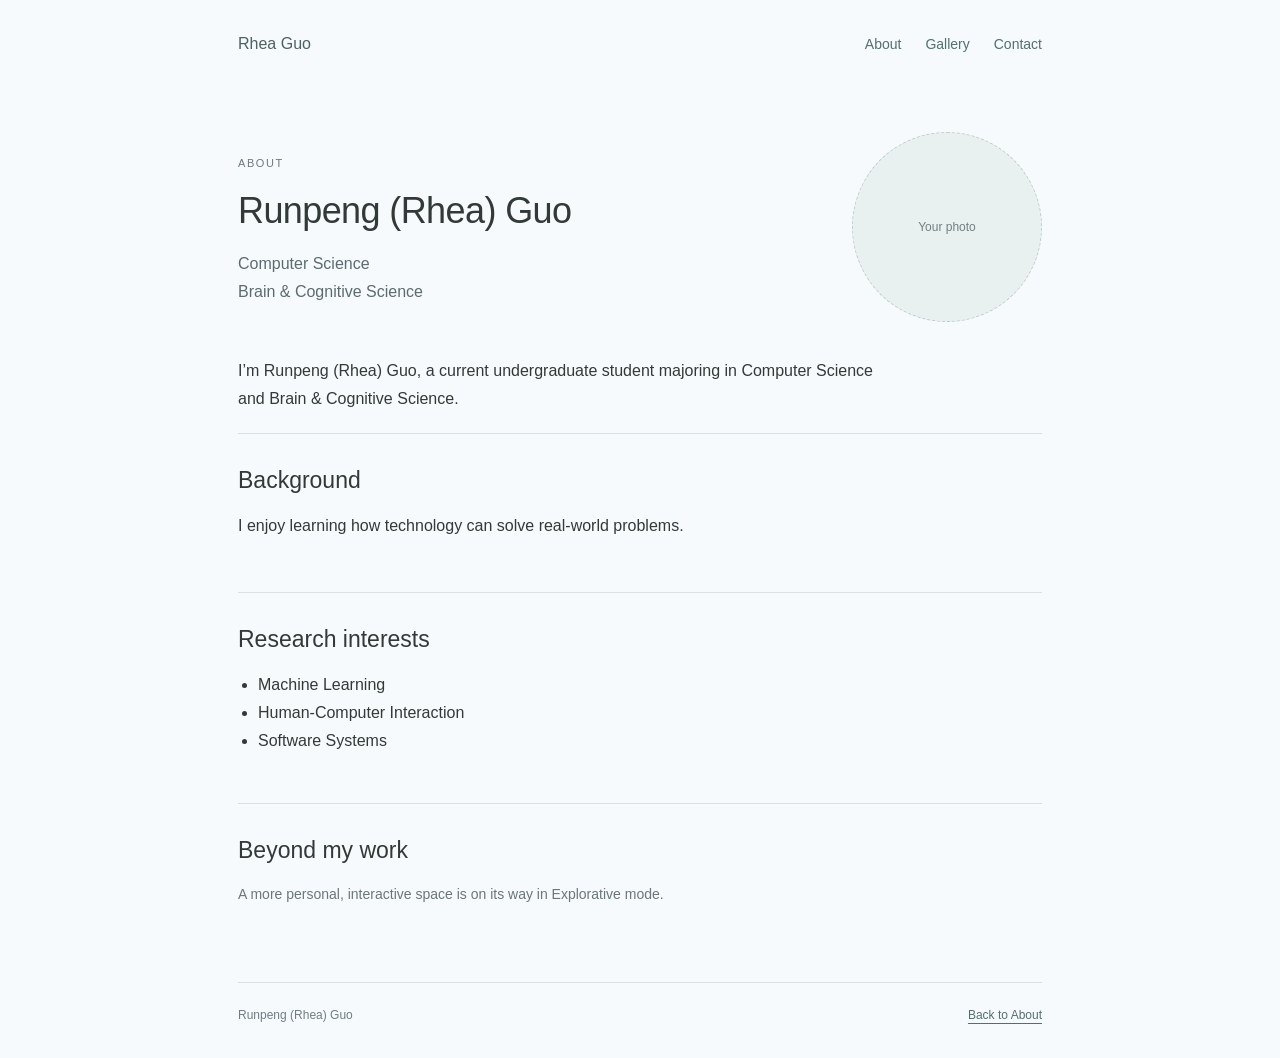
==== commit 56050843: "favicon" ====
--- a/about.html
+++ b/about.html
@@ -5,6 +5,7 @@
         <meta name="viewport" content="width=device-width, initial-scale=1">
         <meta name="description" content="Runpeng (Rhea) Guo — Computer Science and Brain &amp; Cognitive Science. Work, research interests, and personal explorations.">
         <title>Explorative | Rhea Guo</title>
+        <link rel="icon" type="image/png" sizes="64x64" href="assets/favicon-paw.png">
         <link rel="stylesheet" href="assets/style.css">
         <script defer src="assets/reveal.js"></script>
     </head>
--- a/assets/style.css
+++ b/assets/style.css
@@ -1,7 +1,7 @@
 :root {
     font-family: -apple-system,BlinkMacSystemFont,"Segoe UI",sans-serif;
     color: hsl(157 7.40741% 21.17647%);
-    background: hsl(195 45.45455% 97.84314%);
+    background: hsl(202 45.45455% 97.84314%);
     font-size: 16px;
     line-height: 1.75;
 }
@@ -16,16 +16,16 @@
 }
 
 a {
-    color: hsl(157 16.06218% 37.84314%);
+    color: hsl(178 16.06218% 37.84314%);
     text-underline-offset: 4px;
 }
 
 a:hover {
-    color: hsl(157 26.95652% 22.54902%);
+    color: hsl(178 26.95652% 22.54902%);
 }
 
 a:focus-visible,button:focus-visible {
-    outline: 2px solid hsl(157 16.43192% 41.76471%);
+    outline: 2px solid hsl(178 16.43192% 41.76471%);
     outline-offset: 5px;
 }
 
@@ -34,7 +34,7 @@
     inset: 0;
     z-index: 0;
     pointer-events: none;
-    background: hsl(195 45.45455% 97.84314%) url('pressed-specimens.jpg') center/cover no-repeat;
+    background: hsl(202 45.45455% 97.84314%) url('pressed-specimens.jpg') center/cover no-repeat;
     filter: saturate(.7);
 }
 
@@ -43,7 +43,7 @@
     inset: 0;
     z-index: 1;
     pointer-events: none;
-    background: hsl(195 45.45455% 97.84314%);
+    background: hsl(202 45.45455% 97.84314%);
 }
 
 .paper.revealing {
@@ -68,7 +68,7 @@
 
 header .brand {
     text-decoration: none;
-    color: hsl(157 11.36364% 34.50980%);
+    color: hsl(178 11.36364% 34.50980%);
     font-weight: 500;
 }
 
@@ -118,7 +118,7 @@
 .eyebrow {
     font-size: 11px;
     letter-spacing: 1.6px;
-    color: hsl(157 8.29694% 44.90196%);
+    color: hsl(187 8.29694% 44.90196%);
     text-transform: uppercase;
 }
 
@@ -132,7 +132,7 @@
 
 .profile p {
     margin: 0;
-    color: hsl(157 9.45274% 39.41176%);
+    color: hsl(187 9.45274% 39.41176%);
 }
 
 .portrait {
@@ -140,9 +140,9 @@
     height: 190px;
     flex: 0 0 190px;
     border-radius: 50%;
-    background: hsl(157 18.91892% 92.74510%);
-    border: 1px dashed hsl(157 11.30435% 77.45098%);
-    color: hsl(157 6.61157% 47.45098%);
+    background: hsl(178 18.91892% 92.74510%);
+    border: 1px dashed hsl(178 11.30435% 77.45098%);
+    color: hsl(187 6.61157% 47.45098%);
     display: flex;
     align-items: center;
     justify-content: center;
@@ -152,7 +152,7 @@
 
 section {
     padding: 32px 0;
-    border-top: 1px solid hsl(157 14.70588% 86.66667%);
+    border-top: 1px solid hsl(178 14.70588% 86.66667%);
 }
 
 .intro {
@@ -164,7 +164,7 @@
 }
 
 .muted {
-    color: hsl(157 6.60793% 44.50980%);
+    color: hsl(187 6.60793% 44.50980%);
     font-size: 14px;
 }
 
@@ -176,13 +176,13 @@
 }
 
 .choice {
-    border-top: 1px solid hsl(157 14.70588% 86.66667%);
+    border-top: 1px solid hsl(178 14.70588% 86.66667%);
     padding-top: 24px;
 }
 
 .choice p {
     font-size: 14px;
-    color: hsl(157 8.65385% 40.78431%);
+    color: hsl(187 8.65385% 40.78431%);
 }
 
 .choice h2 {
@@ -200,7 +200,7 @@
 
 .status {
     font-size: 13px;
-    color: hsl(157 7.14286% 49.41176%);
+    color: hsl(187 7.14286% 49.41176%);
 }
 
 .cta {
@@ -213,10 +213,10 @@
     justify-content: space-between;
     flex-wrap: wrap;
     gap: 16px;
-    border-top: 1px solid hsl(157 14.70588% 86.66667%);
+    border-top: 1px solid hsl(178 14.70588% 86.66667%);
     padding-top: 22px;
     font-size: 12px;
-    color: hsl(157 7.56303% 46.66667%);
+    color: hsl(187 7.56303% 46.66667%);
 }
 
 .skip {
@@ -224,7 +224,7 @@
     left: 20px;
     top: -100px;
     z-index: 5;
-    background: hsl(195 45.45455% 97.84314%);
+    background: hsl(202 45.45455% 97.84314%);
     padding: 10px;
 }
 
@@ -288,9 +288,9 @@
 .professional-mode .featured-work {
     max-width: 660px;
     padding: 20px 24px;
-    border: 1px solid hsl(157 14.70588% 86.66667%);
+    border: 1px solid hsl(178 14.70588% 86.66667%);
     border-radius: 6px;
-    background: hsl(195 100.00000% 99.01961%);
+    background: hsl(202 100.00000% 99.01961%);
 }
 
 .featured-work h3 {
@@ -325,10 +325,10 @@
 
 .professional-mode .research-tags li {
     padding: 4px 12px;
-    border: 1px solid hsl(157 14.70588% 86.66667%);
+    border: 1px solid hsl(178 14.70588% 86.66667%);
     border-radius: 999px;
-    background: hsl(157 23.07692% 92.35294%);
-    color: hsl(157 14.28571% 28.82353%);
+    background: hsl(178 23.07692% 92.35294%);
+    color: hsl(178 14.28571% 28.82353%);
     font-size: 14px;
 }
 
